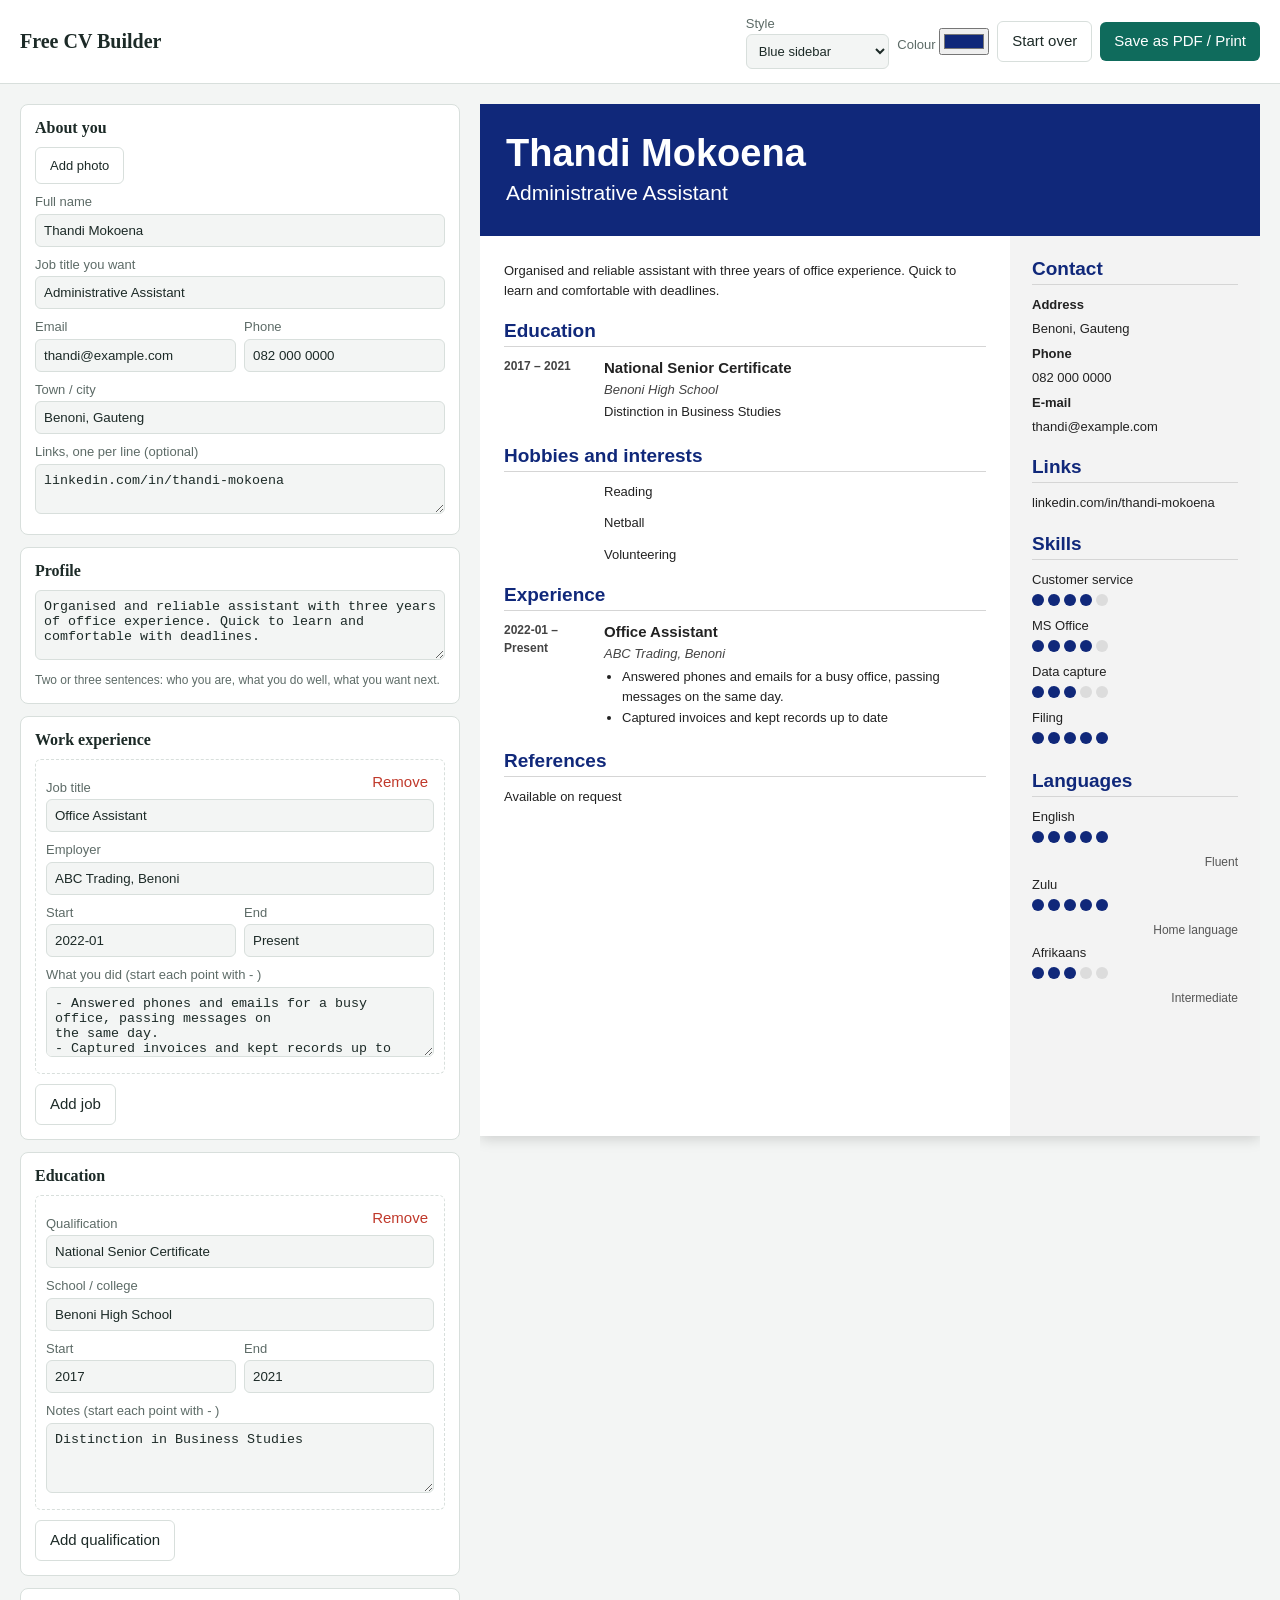
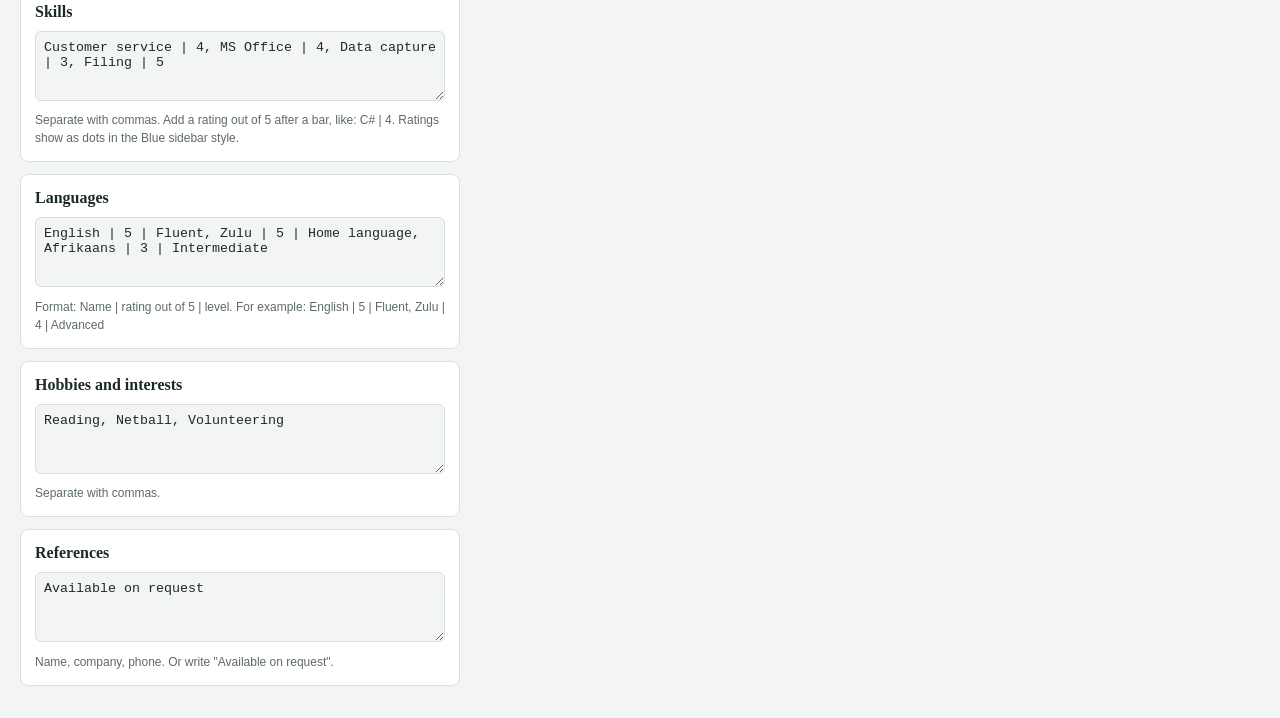
==== cv-builder-single-file.html @ a6118297 "Add files via upload" ====
<!DOCTYPE html>
<html lang="en">
<head>
<meta charset="utf-8">
<meta name="viewport" content="width=device-width, initial-scale=1, viewport-fit=cover">
<title>Free CV Builder</title>
<style>
:root{--bg:#f3f5f4;--panel:#fff;--ink:#1c2a27;--mute:#5d6b67;--line:#d8dfdc;--brand:#0f6b5c;--paper:#fff;--paperink:#222;
box-sizing:border-box;padding-top:env(safe-area-inset-top,0px);padding-bottom:env(safe-area-inset-bottom,0px)}
@media (prefers-color-scheme:dark){:root:not([data-theme="light"]){--bg:#121816;--panel:#1b2421;--ink:#e6eeeb;--mute:#9aaba5;--line:#2f3d38;--brand:#3fb59f}}
:root[data-theme="dark"]{--bg:#121816;--panel:#1b2421;--ink:#e6eeeb;--mute:#9aaba5;--line:#2f3d38;--brand:#3fb59f}
*{box-sizing:border-box}
html{scroll-padding-top:env(safe-area-inset-top,0px)}
body{margin:0;background:var(--bg);color:var(--ink);font:15px/1.5 "Trebuchet MS",Verdana,sans-serif}
header{display:flex;flex-wrap:wrap;gap:10px;align-items:center;justify-content:space-between;padding:14px 20px;background:var(--panel);border-bottom:1px solid var(--line)}
h1{font:700 20px Georgia,serif;margin:0}
.bar{display:flex;gap:8px;flex-wrap:wrap;align-items:center}
button,select,input[type=color]{font:inherit}
.btn{background:var(--brand);color:#fff;border:0;border-radius:6px;padding:8px 14px;cursor:pointer}
.btn.alt{background:transparent;color:var(--ink);border:1px solid var(--line)}
.btn:focus-visible,input:focus-visible,textarea:focus-visible,select:focus-visible{outline:2px solid var(--brand);outline-offset:2px}
main{display:grid;grid-template-columns:minmax(300px,440px) 1fr;gap:20px;padding:20px;max-width:1300px;margin:auto}
@media(max-width:860px){main{grid-template-columns:1fr}}
.editor section{background:var(--panel);border:1px solid var(--line);border-radius:8px;margin-bottom:12px;padding:14px}
.editor h2{font:700 16px Georgia,serif;margin:0 0 10px}
label{display:block;font-size:13px;color:var(--mute);margin:8px 0 2px}
input[type=text],input[type=email],input[type=tel],textarea,select{width:100%;padding:8px;border:1px solid var(--line);border-radius:6px;background:var(--bg);color:var(--ink)}
textarea{min-height:70px;resize:vertical}
.row{display:grid;grid-template-columns:1fr 1fr;gap:8px}
.item{border:1px dashed var(--line);border-radius:6px;padding:10px;margin-bottom:10px}
.item .x{float:right;background:none;border:0;color:#c0392b;cursor:pointer}
.hint{font-size:12px;color:var(--mute);margin:4px 0 0}
.preview-wrap{overflow:auto}
#cv{background:var(--paper);color:var(--paperink);width:100%;max-width:794px;min-height:1000px;margin:0 auto;padding:44px 48px;box-shadow:0 2px 14px rgba(0,0,0,.18);font:13.5px/1.5 Georgia,serif}
#cv h1{font:700 30px Georgia,serif;margin:0;color:var(--accent)}
#cv .title{font-size:15px;margin:2px 0 8px;color:#444}
#cv .contact{font-size:12.5px;color:#444;display:flex;flex-wrap:wrap;gap:4px 14px}
#cv h3{font:700 13px Georgia,serif;letter-spacing:.04em;margin:18px 0 6px;padding-bottom:3px;border-bottom:2px solid var(--accent);color:var(--accent)}
#cv .e{margin-bottom:9px;break-inside:avoid}
#cv .eh{display:flex;justify-content:space-between;gap:10px;font-weight:700}
#cv .eh span:last-child{font-weight:400;color:#555;white-space:nowrap}
#cv .sub{color:#444;font-style:italic}
#cv p{margin:3px 0;white-space:pre-wrap}
#cv .skills{display:flex;flex-wrap:wrap;gap:6px}
#cv .skills span{border:1px solid var(--accent);border-radius:12px;padding:1px 10px;font-size:12.5px}
#cv .hd{display:flex;justify-content:space-between;align-items:flex-start;gap:20px}
#cv .hd>div{flex:1}
#cv .photo{width:110px;height:110px;border-radius:50%;object-fit:cover;border:3px solid var(--accent);flex:none}
#cv.classic .photo{border-radius:4px}
.ph{display:flex;gap:10px;align-items:center;margin-bottom:6px}
.ph img{width:56px;height:56px;border-radius:50%;object-fit:cover;border:1px solid var(--line)}
#cv.modern{font-family:"Trebuchet MS",Verdana,sans-serif}
#cv.modern h1,#cv.modern h3{font-family:"Trebuchet MS",Verdana,sans-serif}
#cv.modern h3{border:0;background:var(--accent);color:#fff;padding:3px 8px}
#cv.classic h1{text-align:center;color:#111}
#cv.classic .title,#cv.classic .contact{justify-content:center;text-align:center}
#cv.classic h3{color:#111;border-bottom:1px solid #111}
#cv.classic .skills span{border-color:#111}
@media print{
 header,.editor{display:none!important}
 body{background:#fff}main{display:block;padding:0}
 #cv{box-shadow:none;padding:0;max-width:none;min-height:0}
}

/* Blue sidebar style */
#cv.sidebar{padding:0;font:13px/1.5 "Trebuchet MS",Verdana,sans-serif;-webkit-print-color-adjust:exact;print-color-adjust:exact;overflow:hidden}
#cv.sidebar .banner{background:var(--accent);color:#fff;padding:28px 26px}
#cv.sidebar h1{color:#fff;font:700 38px "Trebuchet MS",Verdana,sans-serif}
#cv.sidebar .title{color:#fff;font-size:21px;font-weight:300;margin:2px 0 0}
#cv.sidebar .cols{display:grid;grid-template-columns:1fr 250px;min-height:900px}
#cv.sidebar .main,#cv.sidebar .side{padding:22px 24px;-webkit-box-decoration-break:clone;box-decoration-break:clone}
#cv.sidebar .side{background:#f3f3f3;padding-left:22px;padding-right:22px}
#cv.sidebar h3{font:700 19px "Trebuchet MS",Verdana,sans-serif;letter-spacing:0;color:var(--accent);background:none;border-bottom:1px solid #d5d5d5;padding:0 0 4px;margin:20px 0 10px}
#cv.sidebar .side h3:first-child,#cv.sidebar .main h3:first-child{margin-top:0}
#cv.sidebar .photo{width:100%;height:auto;aspect-ratio:1;border-radius:0;border:0;display:block;margin-bottom:6px}
#cv.sidebar .lb{font-weight:700;margin-top:6px}
#cv.sidebar .val{word-break:break-word;margin-top:4px}
#cv.sidebar .lv{text-align:right;color:#555;font-size:12px}
#cv.sidebar .dots{margin:3px 0 4px}
#cv.sidebar .d{display:inline-block;width:12px;height:12px;border-radius:50%;background:#dcdcdc;margin-right:4px}
#cv.sidebar .d.on{background:var(--accent)}
#cv.sidebar .r2{display:grid;grid-template-columns:86px 1fr;gap:0 14px;margin-bottom:12px;break-inside:avoid}
#cv.sidebar .dt{font-weight:700;font-size:12px;color:#444}
#cv.sidebar .et{font-weight:700;font-size:15px}
#cv.sidebar .eo{font-style:italic;color:#444}
#cv.sidebar ul{margin:4px 0 0;padding-left:18px}
#cv.sidebar li{margin-bottom:2px}
@media(max-width:640px){#cv.sidebar .cols{grid-template-columns:1fr}#cv.sidebar{min-width:0}}
</style>
</head>
<body>
<header>
 <h1>Free CV Builder</h1>
 <div class="bar">
  <label style="margin:0">Style
   <select id="tpl"><option value="">Traditional</option><option value="modern">Modern</option><option value="classic">Classic</option><option value="sidebar">Blue sidebar</option></select></label>
  <label style="margin:0">Colour <input type="color" id="accent" value="#0f6b5c" aria-label="Accent colour"></label>
  <button class="btn alt" id="clear">Start over</button>
  <button class="btn" id="print">Save as PDF / Print</button>
 </div>
</header>
<main>
 <div class="editor">
  <section><h2>About you</h2>
   <div class="ph"><img id="phimg" alt="" hidden><label class="btn alt" style="margin:0;cursor:pointer;color:var(--ink)">Add photo<input type="file" id="photo" accept="image/*" hidden></label><button class="btn alt" id="phrm" hidden>Remove photo</button></div>
   <label for="name">Full name</label><input type="text" id="name">
   <label for="role">Job title you want</label><input type="text" id="role">
   <div class="row"><div><label for="email">Email</label><input type="email" id="email"></div><div><label for="phone">Phone</label><input type="tel" id="phone"></div></div>
   <label for="loc">Town / city</label><input type="text" id="loc">
   <label for="link">Links, one per line (optional)</label><textarea id="link" style="min-height:50px"></textarea>
  </section>
  <section><h2>Profile</h2>
   <textarea id="summary" aria-label="Profile summary"></textarea>
   <p class="hint">Two or three sentences: who you are, what you do well, what you want next.</p>
  </section>
  <section><h2>Work experience</h2><div id="exp"></div><button class="btn alt" data-add="exp">Add job</button></section>
  <section><h2>Education</h2><div id="edu"></div><button class="btn alt" data-add="edu">Add qualification</button></section>
  <section><h2>Skills</h2>
   <textarea id="skills" aria-label="Skills"></textarea><p class="hint">Separate with commas. Add a rating out of 5 after a bar, like: C# | 4. Ratings show as dots in the Blue sidebar style.</p></section>
  <section><h2>Languages</h2>
   <textarea id="langs" aria-label="Languages"></textarea><p class="hint">Format: Name | rating out of 5 | level. For example: English | 5 | Fluent, Zulu | 4 | Advanced</p></section>
  <section><h2>Hobbies and interests</h2>
   <textarea id="hobbies" aria-label="Hobbies"></textarea><p class="hint">Separate with commas.</p></section>
  <section><h2>References</h2>
   <textarea id="refs" aria-label="References"></textarea><p class="hint">Name, company, phone. Or write "Available on request".</p></section>
 </div>
 <div class="preview-wrap"><article id="cv" aria-label="CV preview"></article></div>
</main>
<script>
const $=id=>document.getElementById(id);
const F=['name','role','email','phone','loc','link','summary','skills','langs','hobbies','refs'];
const blank={exp:[{a:'',b:'',c:'',d:'',e:''}],edu:[{a:'',b:'',c:'',d:'',e:''}]};
const sample={name:'Thandi Mokoena',role:'Administrative Assistant',email:'thandi@example.com',phone:'082 000 0000',loc:'Benoni, Gauteng',link:'linkedin.com/in/thandi-mokoena',
summary:'Organised and reliable assistant with three years of office experience. Quick to learn and comfortable with deadlines.',
skills:'Customer service | 4, MS Office | 4, Data capture | 3, Filing | 5',langs:'English | 5 | Fluent, Zulu | 5 | Home language, Afrikaans | 3 | Intermediate',hobbies:'Reading, Netball, Volunteering',refs:'Available on request',
exp:[{a:'Office Assistant',b:'ABC Trading, Benoni',c:'2022-01',d:'Present',e:'- Answered phones and emails for a busy office, passing messages on\nthe same day.\n- Captured invoices and kept records up to date'}],
edu:[{a:'National Senior Certificate',b:'Benoni High School',c:'2017',d:'2021',e:'Distinction in Business Studies'}],tpl:'sidebar',accent:'#10287a'};
let S=Object.assign({hobbies:'',photo:'',tpl:'',accent:'#0f6b5c'},load()||JSON.parse(JSON.stringify(sample)));
const pg=document.createElement('style');document.head.appendChild(pg);
function load(){try{const v=localStorage.getItem('cv-data-v2');return v?JSON.parse(v):null}catch(e){return null}}
function save(){try{localStorage.setItem('cv-data-v2',JSON.stringify(S))}catch(e){}}
const esc=s=>String(s||'').replace(/[&<>"]/g,c=>({'&':'&amp;','<':'&lt;','>':'&gt;','"':'&quot;'}[c]));
const list=t=>(t||'').split(/[\n,]+/).map(s=>s.trim()).filter(Boolean).map(s=>{const p=s.split('|').map(x=>x.trim());return{n:p[0],r:Math.min(5,parseInt(p[1])||0),l:p[2]||''}});
const dots=n=>n?`<div class="dots">${[1,2,3,4,5].map(i=>`<i class="d${i<=n?' on':''}"></i>`).join('')}</div>`:'';
function items(key){
 const box=$(key);box.innerHTML='';
 const L=key==='exp'?['Job title','Employer','Start','End','What you did (start each point with - )']:['Qualification','School / college','Start','End','Notes (start each point with - )'];
 S[key].forEach((it,i)=>{
  const d=document.createElement('div');d.className='item';
  d.innerHTML=`<button class="x" aria-label="Remove">Remove</button>
  <label>${L[0]}</label><input type="text" data-k="a" value="${esc(it.a)}">
  <label>${L[1]}</label><input type="text" data-k="b" value="${esc(it.b)}">
  <div class="row"><div><label>${L[2]}</label><input type="text" data-k="c" value="${esc(it.c)}"></div><div><label>${L[3]}</label><input type="text" data-k="d" value="${esc(it.d)}"></div></div>
  <label>${L[4]}</label><textarea data-k="e">${esc(it.e)}</textarea>`;
  d.querySelectorAll('[data-k]').forEach(inp=>inp.addEventListener('input',()=>{S[key][i][inp.dataset.k]=inp.value;render()}));
  d.querySelector('.x').addEventListener('click',()=>{S[key].splice(i,1);items(key);render()});
  box.appendChild(d);
 });
}
function entries(l){
 return l.filter(x=>x.a||x.b).map(x=>`<div class="e"><div class="eh"><span>${esc(x.a)}</span><span>${esc([x.c,x.d].filter(Boolean).join(' – '))}</span></div>${x.b?`<div class="sub">${esc(x.b)}</div>`:''}${x.e?`<p>${esc(x.e)}</p>`:''}</div>`).join('');
}
const bullets=e=>{const it=[];(e||'').split('\n').forEach(r=>{const t=r.trim();if(!t)return;const m=t.match(/^(?:[•*]\s*|-\s+)(.*)$/);
 if(m)it.push({b:1,t:[m[1]]});else if(it.length)it[it.length-1].t.push(t);else it.push({b:0,t:[t]})});
 let h='',ul='';it.forEach(x=>{const s=esc(x.t.join(' '));if(x.b)ul+=`<li>${s}</li>`;else h+=`<p>${s}</p>`});return h+(ul?`<ul>${ul}</ul>`:'')};
function entries2(l){
 return l.filter(x=>x.a||x.b).map(x=>`<div class="r2"><div class="dt">${esc([x.c,x.d].filter(Boolean).join(' – '))}</div><div><div class="et">${esc(x.a)}</div>${x.b?`<div class="eo">${esc(x.b)}</div>`:''}${bullets(x.e)}</div></div>`).join('');
}
function sec(t,h){return h?`<h3>${t}</h3>${h}`:''}
function renderSide(cv){
 const sk=list(S.skills),lg=list(S.langs),hb=list(S.hobbies);
 const links=(S.link||'').split('\n').map(x=>x.trim()).filter(Boolean);
 const ct=[['Address',S.loc],['Phone',S.phone],['E-mail',S.email]].filter(x=>x[1]).map(x=>`<div class="lb">${x[0]}</div><div class="val">${esc(x[1])}</div>`).join('');
 const side=(S.photo?`<img class="photo" src="${S.photo}" alt="Profile photo">`:'')+
  sec('Contact',ct)+
  sec('Links',links.map(l=>`<div class="val">${esc(l)}</div>`).join(''))+
  sec('Skills',sk.map(s=>`<div class="val">${esc(s.n)}</div>${dots(s.r)}`).join(''))+
  sec('Languages',lg.map(s=>`<div class="val">${esc(s.n)}</div>${dots(s.r)}${s.l?`<div class="lv">${esc(s.l)}</div>`:''}`).join(''));
 const main=(S.summary?`<p>${esc(S.summary)}</p>`:'')+
  sec('Education',entries2(S.edu))+
  sec('Hobbies and interests',hb.map(h=>`<div class="r2"><div></div><div>${esc(h.n)}</div></div>`).join(''))+
  sec('Experience',entries2(S.exp))+
  sec('References',S.refs?`<p>${esc(S.refs)}</p>`:'');
 cv.innerHTML=`<div class="banner"><h1>${esc(S.name)||'Your name'}</h1>${S.role?`<div class="title">${esc(S.role)}</div>`:''}</div><div class="cols"><div class="main">${main}</div><aside class="side">${side}</aside></div>`;
}
function render(){
 const cv=$('cv');cv.className=S.tpl||'';cv.style.setProperty('--accent',S.accent);
 $('phimg').hidden=$('phrm').hidden=!S.photo;if(S.photo)$('phimg').src=S.photo;
 pg.textContent='@page{margin:'+(S.tpl==='sidebar'?'0':'16mm')+'}';
 if(S.tpl==='sidebar'){renderSide(cv);save();return}
 const contact=[S.email,S.phone,S.loc].concat((S.link||'').split('\n')).map(x=>x.trim()).filter(Boolean).map(x=>`<span>${esc(x)}</span>`).join('');
 const sk=list(S.skills).map(s=>`<span>${esc(s.n)}</span>`).join('');
 const lg=list(S.langs).map(s=>s.n+(s.l?` (${s.l})`:'')).join(', ');
 const hb=list(S.hobbies).map(s=>s.n).join(', ');
 cv.innerHTML=`<div class="hd"><div><h1>${esc(S.name)||'Your name'}</h1>${S.role?`<div class="title">${esc(S.role)}</div>`:''}<div class="contact">${contact}</div></div>${S.photo?`<img class="photo" src="${S.photo}" alt="Profile photo">`:''}</div>`+
 sec('PROFILE',S.summary?`<p>${esc(S.summary)}</p>`:'')+
 sec('WORK EXPERIENCE',entries(S.exp))+
 sec('EDUCATION',entries(S.edu))+
 sec('SKILLS',sk?`<div class="skills">${sk}</div>`:'')+
 sec('LANGUAGES',lg?`<p>${esc(lg)}</p>`:'')+
 sec('HOBBIES AND INTERESTS',hb?`<p>${esc(hb)}</p>`:'')+
 sec('REFERENCES',S.refs?`<p>${esc(S.refs)}</p>`:'');
 save();
}
function fill(){
 F.forEach(k=>{$(k).value=S[k]||''});
 $('tpl').value=S.tpl||'';$('accent').value=S.accent||'#0f6b5c';
 items('exp');items('edu');render();
}
F.forEach(k=>$(k).addEventListener('input',e=>{S[k]=e.target.value;render()}));
$('tpl').addEventListener('change',e=>{S.tpl=e.target.value;if(S.tpl==='sidebar'&&S.accent==='#0f6b5c'){S.accent='#10287a';$('accent').value=S.accent}render()});
$('accent').addEventListener('input',e=>{S.accent=e.target.value;render()});
document.querySelectorAll('[data-add]').forEach(b=>b.addEventListener('click',()=>{const k=b.dataset.add;S[k].push({a:'',b:'',c:'',d:'',e:''});items(k)}));
$('clear').addEventListener('click',()=>{if(confirm('Clear everything and start with an empty CV?')){S={...JSON.parse(JSON.stringify(blank)),tpl:S.tpl,accent:S.accent,photo:''};F.forEach(k=>S[k]='');fill()}});
$('photo').addEventListener('change',e=>{
 const f=e.target.files[0];if(!f)return;
 const img=new Image(),u=URL.createObjectURL(f);
 img.onload=()=>{const n=Math.min(img.width,img.height),c=document.createElement('canvas');c.width=c.height=320;
  c.getContext('2d').drawImage(img,(img.width-n)/2,(img.height-n)/2,n,n,0,0,320,320);
  S.photo=c.toDataURL('image/jpeg',.85);URL.revokeObjectURL(u);render()};
 img.src=u;e.target.value=''});
$('phrm').addEventListener('click',()=>{S.photo='';render()});
$('print').addEventListener('click',()=>window.print());
fill();
</script>
</body>
</html>
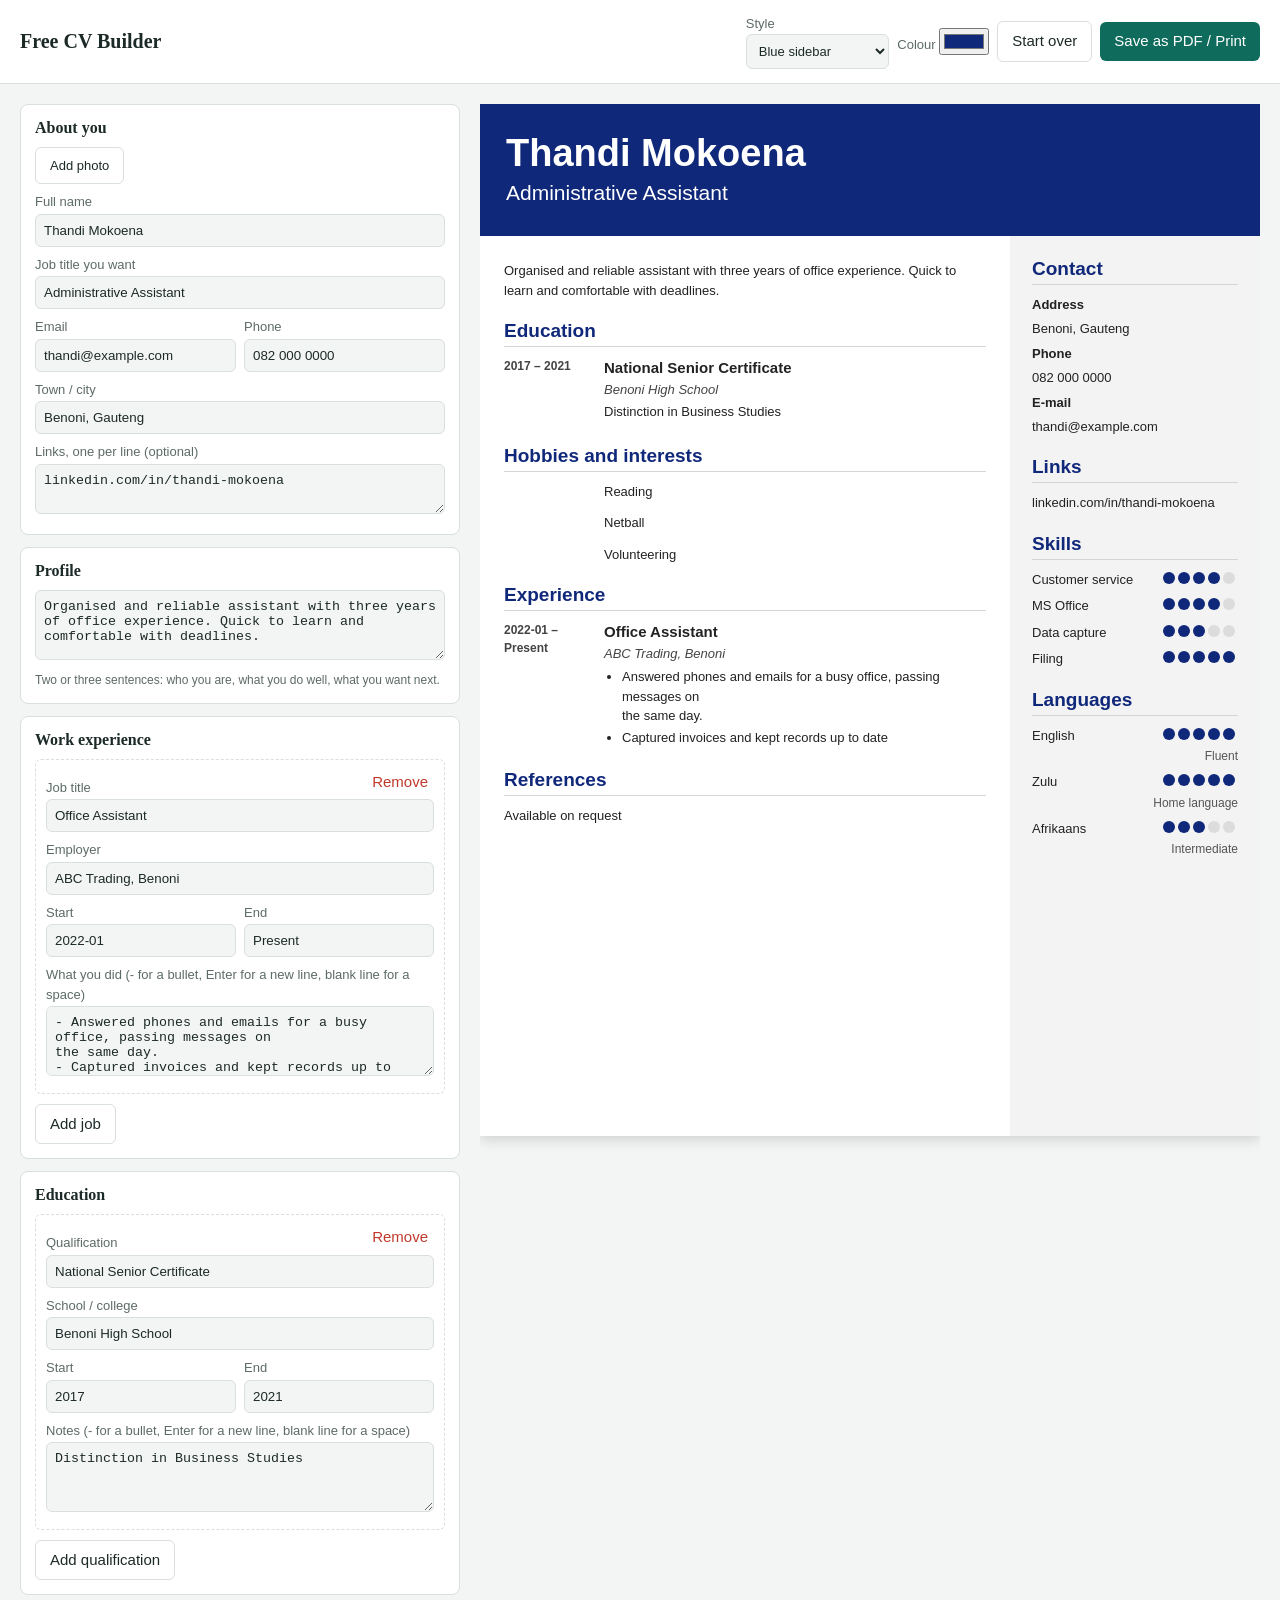
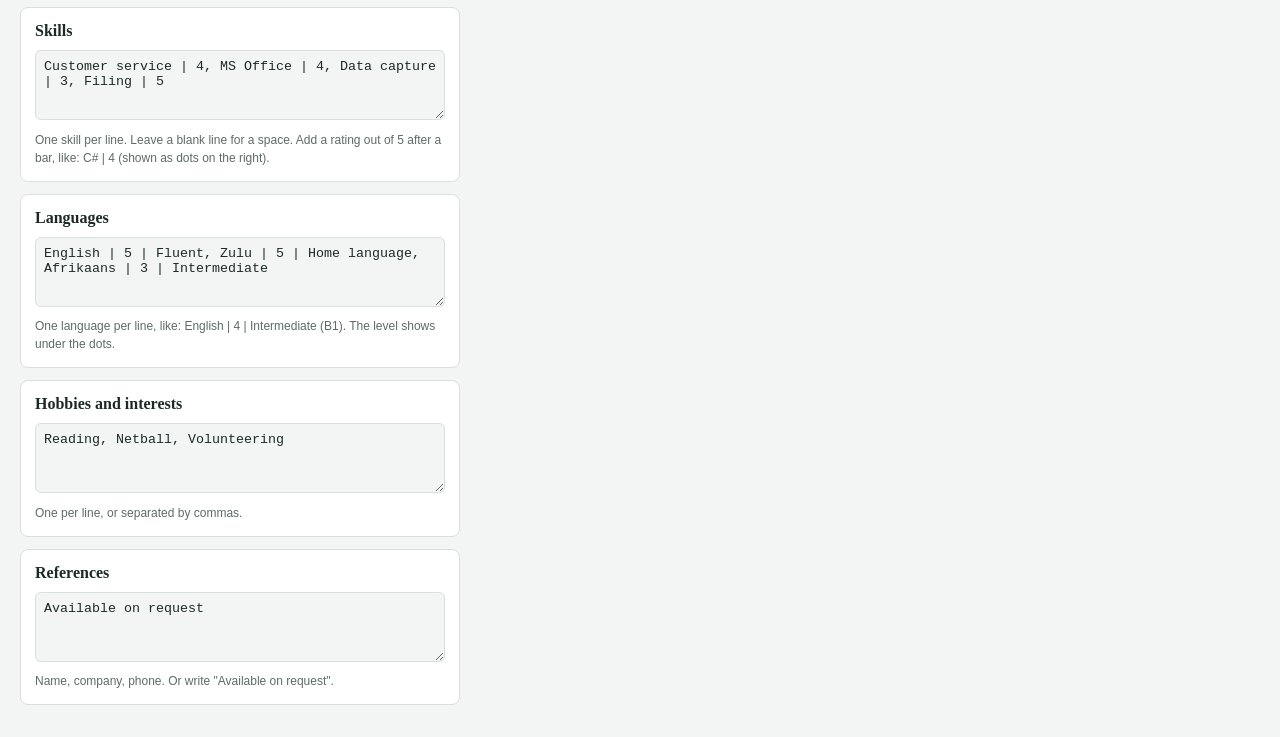
==== commit 40ba273d: "Add files via upload" ====
--- a/cv-builder-single-file.html
+++ b/cv-builder-single-file.html
@@ -76,8 +76,10 @@
 #cv.sidebar .lb{font-weight:700;margin-top:6px}
 #cv.sidebar .val{word-break:break-word;margin-top:4px}
 #cv.sidebar .lv{text-align:right;color:#555;font-size:12px}
-#cv.sidebar .dots{margin:3px 0 4px}
-#cv.sidebar .d{display:inline-block;width:12px;height:12px;border-radius:50%;background:#dcdcdc;margin-right:4px}
+#cv.sidebar .dots{margin:0;flex:none;white-space:nowrap}
+#cv.sidebar .sk{display:flex;justify-content:space-between;align-items:center;gap:10px;margin:7px 0 2px}
+#cv.sidebar .sk .val{margin:0}
+#cv.sidebar .d{display:inline-block;width:12px;height:12px;border-radius:50%;background:#dcdcdc;margin-right:3px}
 #cv.sidebar .d.on{background:var(--accent)}
 #cv.sidebar .r2{display:grid;grid-template-columns:86px 1fr;gap:0 14px;margin-bottom:12px;break-inside:avoid}
 #cv.sidebar .dt{font-weight:700;font-size:12px;color:#444}
@@ -86,6 +88,8 @@
 #cv.sidebar ul{margin:4px 0 0;padding-left:18px}
 #cv.sidebar li{margin-bottom:2px}
 @media(max-width:640px){#cv.sidebar .cols{grid-template-columns:1fr}#cv.sidebar{min-width:0}}
+
+#cv .sp{height:9px}
 </style>
 </head>
 <body>
@@ -116,11 +120,11 @@
   <section><h2>Work experience</h2><div id="exp"></div><button class="btn alt" data-add="exp">Add job</button></section>
   <section><h2>Education</h2><div id="edu"></div><button class="btn alt" data-add="edu">Add qualification</button></section>
   <section><h2>Skills</h2>
-   <textarea id="skills" aria-label="Skills"></textarea><p class="hint">Separate with commas. Add a rating out of 5 after a bar, like: C# | 4. Ratings show as dots in the Blue sidebar style.</p></section>
+   <textarea id="skills" aria-label="Skills"></textarea><p class="hint">One skill per line. Leave a blank line for a space. Add a rating out of 5 after a bar, like: C# | 4 (shown as dots on the right).</p></section>
   <section><h2>Languages</h2>
-   <textarea id="langs" aria-label="Languages"></textarea><p class="hint">Format: Name | rating out of 5 | level. For example: English | 5 | Fluent, Zulu | 4 | Advanced</p></section>
+   <textarea id="langs" aria-label="Languages"></textarea><p class="hint">One language per line, like: English | 4 | Intermediate (B1). The level shows under the dots.</p></section>
   <section><h2>Hobbies and interests</h2>
-   <textarea id="hobbies" aria-label="Hobbies"></textarea><p class="hint">Separate with commas.</p></section>
+   <textarea id="hobbies" aria-label="Hobbies"></textarea><p class="hint">One per line, or separated by commas.</p></section>
   <section><h2>References</h2>
    <textarea id="refs" aria-label="References"></textarea><p class="hint">Name, company, phone. Or write "Available on request".</p></section>
  </div>
@@ -140,11 +144,16 @@
 function load(){try{const v=localStorage.getItem('cv-data-v2');return v?JSON.parse(v):null}catch(e){return null}}
 function save(){try{localStorage.setItem('cv-data-v2',JSON.stringify(S))}catch(e){}}
 const esc=s=>String(s||'').replace(/[&<>"]/g,c=>({'&':'&amp;','<':'&lt;','>':'&gt;','"':'&quot;'}[c]));
-const list=t=>(t||'').split(/[\n,]+/).map(s=>s.trim()).filter(Boolean).map(s=>{const p=s.split('|').map(x=>x.trim());return{n:p[0],r:Math.min(5,parseInt(p[1])||0),l:p[2]||''}});
+const list=t=>{const s=t||'',nl=/\n/.test(s.trim()),out=[];
+ (nl?s.split('\n'):s.split(',')).forEach(x=>{const q=x.trim();
+  if(!q){if(nl&&out.length&&!out[out.length-1].sp)out.push({sp:1});return}
+  const p=q.split('|').map(y=>y.trim());out.push({n:p[0],r:Math.min(5,parseInt(p[1])||0),l:p[2]||''})});
+ while(out.length&&out[out.length-1].sp)out.pop();return out};
+const SP='<div class="sp"></div>';
 const dots=n=>n?`<div class="dots">${[1,2,3,4,5].map(i=>`<i class="d${i<=n?' on':''}"></i>`).join('')}</div>`:'';
 function items(key){
  const box=$(key);box.innerHTML='';
- const L=key==='exp'?['Job title','Employer','Start','End','What you did (start each point with - )']:['Qualification','School / college','Start','End','Notes (start each point with - )'];
+ const L=key==='exp'?['Job title','Employer','Start','End','What you did (- for a bullet, Enter for a new line, blank line for a space)']:['Qualification','School / college','Start','End','Notes (- for a bullet, Enter for a new line, blank line for a space)'];
  S[key].forEach((it,i)=>{
   const d=document.createElement('div');d.className='item';
   d.innerHTML=`<button class="x" aria-label="Remove">Remove</button>
@@ -160,9 +169,18 @@
 function entries(l){
  return l.filter(x=>x.a||x.b).map(x=>`<div class="e"><div class="eh"><span>${esc(x.a)}</span><span>${esc([x.c,x.d].filter(Boolean).join(' – '))}</span></div>${x.b?`<div class="sub">${esc(x.b)}</div>`:''}${x.e?`<p>${esc(x.e)}</p>`:''}</div>`).join('');
 }
-const bullets=e=>{const it=[];(e||'').split('\n').forEach(r=>{const t=r.trim();if(!t)return;const m=t.match(/^(?:[•*]\s*|-\s+)(.*)$/);
- if(m)it.push({b:1,t:[m[1]]});else if(it.length)it[it.length-1].t.push(t);else it.push({b:0,t:[t]})});
- let h='',ul='';it.forEach(x=>{const s=esc(x.t.join(' '));if(x.b)ul+=`<li>${s}</li>`;else h+=`<p>${s}</p>`});return h+(ul?`<ul>${ul}</ul>`:'')};
+const bullets=e=>{const bl=[];let cur=null;
+ (e||'').split('\n').forEach(r=>{const t=r.trim();
+  if(!t){if(bl.length&&bl[bl.length-1].k!=='s')bl.push({k:'s'});cur=null;return}
+  const m=t.match(/^(?:[•*]\s*|-\s+)(.*)$/);
+  if(m){cur={k:'li',l:[m[1]]};bl.push(cur)}
+  else if(cur)cur.l.push(t);
+  else{cur={k:'p',l:[t]};bl.push(cur)}});
+ while(bl.length&&bl[bl.length-1].k==='s')bl.pop();
+ let h='',ul='';const fl=()=>{if(ul){h+=`<ul>${ul}</ul>`;ul=''}};
+ bl.forEach(b=>{const s=b.l?b.l.map(esc).join('<br>'):'';
+  if(b.k==='li')ul+=`<li>${s}</li>`;else{fl();h+=b.k==='s'?'<div class="sp"></div>':`<p>${s}</p>`}});
+ fl();return h};
 function entries2(l){
  return l.filter(x=>x.a||x.b).map(x=>`<div class="r2"><div class="dt">${esc([x.c,x.d].filter(Boolean).join(' – '))}</div><div><div class="et">${esc(x.a)}</div>${x.b?`<div class="eo">${esc(x.b)}</div>`:''}${bullets(x.e)}</div></div>`).join('');
 }
@@ -174,11 +192,11 @@
  const side=(S.photo?`<img class="photo" src="${S.photo}" alt="Profile photo">`:'')+
   sec('Contact',ct)+
   sec('Links',links.map(l=>`<div class="val">${esc(l)}</div>`).join(''))+
-  sec('Skills',sk.map(s=>`<div class="val">${esc(s.n)}</div>${dots(s.r)}`).join(''))+
-  sec('Languages',lg.map(s=>`<div class="val">${esc(s.n)}</div>${dots(s.r)}${s.l?`<div class="lv">${esc(s.l)}</div>`:''}`).join(''));
+  sec('Skills',sk.map(s=>s.sp?SP:`<div class="sk"><span class="val">${esc(s.n)}</span>${dots(s.r)}</div>`).join(''))+
+  sec('Languages',lg.map(s=>s.sp?SP:`<div class="sk"><span class="val">${esc(s.n)}</span>${dots(s.r)}</div>${s.l?`<div class="lv">${esc(s.l)}</div>`:''}`).join(''));
  const main=(S.summary?`<p>${esc(S.summary)}</p>`:'')+
   sec('Education',entries2(S.edu))+
-  sec('Hobbies and interests',hb.map(h=>`<div class="r2"><div></div><div>${esc(h.n)}</div></div>`).join(''))+
+  sec('Hobbies and interests',hb.map(h=>h.sp?SP:`<div class="r2"><div></div><div>${esc(h.n)}</div></div>`).join(''))+
   sec('Experience',entries2(S.exp))+
   sec('References',S.refs?`<p>${esc(S.refs)}</p>`:'');
  cv.innerHTML=`<div class="banner"><h1>${esc(S.name)||'Your name'}</h1>${S.role?`<div class="title">${esc(S.role)}</div>`:''}</div><div class="cols"><div class="main">${main}</div><aside class="side">${side}</aside></div>`;
@@ -189,9 +207,9 @@
  pg.textContent='@page{margin:'+(S.tpl==='sidebar'?'0':'16mm')+'}';
  if(S.tpl==='sidebar'){renderSide(cv);save();return}
  const contact=[S.email,S.phone,S.loc].concat((S.link||'').split('\n')).map(x=>x.trim()).filter(Boolean).map(x=>`<span>${esc(x)}</span>`).join('');
- const sk=list(S.skills).map(s=>`<span>${esc(s.n)}</span>`).join('');
- const lg=list(S.langs).map(s=>s.n+(s.l?` (${s.l})`:'')).join(', ');
- const hb=list(S.hobbies).map(s=>s.n).join(', ');
+ const sk=list(S.skills).filter(s=>!s.sp).map(s=>`<span>${esc(s.n)}</span>`).join('');
+ const lg=list(S.langs).filter(s=>!s.sp).map(s=>s.n+(s.l?` (${s.l})`:'')).join(', ');
+ const hb=list(S.hobbies).filter(s=>!s.sp).map(s=>s.n).join(', ');
  cv.innerHTML=`<div class="hd"><div><h1>${esc(S.name)||'Your name'}</h1>${S.role?`<div class="title">${esc(S.role)}</div>`:''}<div class="contact">${contact}</div></div>${S.photo?`<img class="photo" src="${S.photo}" alt="Profile photo">`:''}</div>`+
  sec('PROFILE',S.summary?`<p>${esc(S.summary)}</p>`:'')+
  sec('WORK EXPERIENCE',entries(S.exp))+
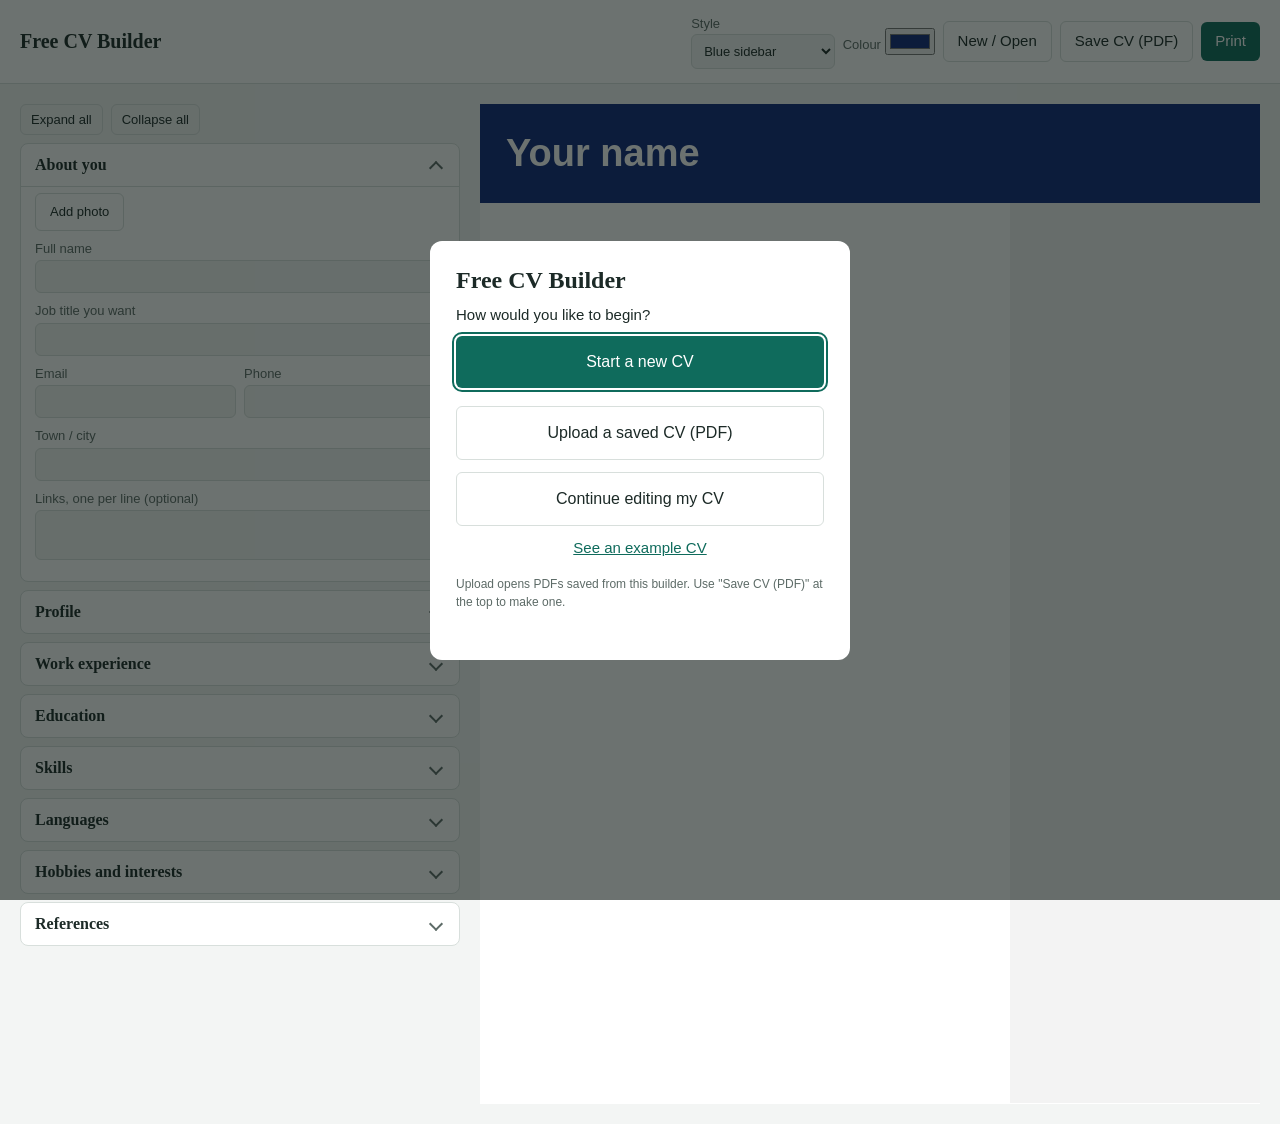
==== commit d41ed7d6: "This is version 3. The upload pdf and save as pdf has been completed" ====
--- a/cv-builder-single-file.html
+++ b/cv-builder-single-file.html
@@ -57,6 +57,7 @@
 #cv.classic h3{color:#111;border-bottom:1px solid #111}
 #cv.classic .skills span{border-color:#111}
 @media print{
+ #start,.xbar{display:none!important}
  header,.editor{display:none!important}
  body{background:#fff}main{display:block;padding:0}
  #cv{box-shadow:none;padding:0;max-width:none;min-height:0}
@@ -90,6 +91,26 @@
 @media(max-width:640px){#cv.sidebar .cols{grid-template-columns:1fr}#cv.sidebar{min-width:0}}
 
 #cv .sp{height:9px}
+
+/* Accordion sections */
+.editor details.sec{background:var(--panel);border:1px solid var(--line);border-radius:8px;margin-bottom:8px}
+.editor summary{list-style:none;cursor:pointer;padding:12px 14px;font:700 16px Georgia,serif;display:flex;justify-content:space-between;align-items:center}
+.editor summary::-webkit-details-marker{display:none}
+.editor summary::after{content:"";width:8px;height:8px;border-right:2px solid var(--mute);border-bottom:2px solid var(--mute);transform:rotate(45deg);transition:transform .15s;margin-right:4px}
+.editor details[open]>summary::after{transform:rotate(-135deg);margin-top:5px}
+.editor details[open]>summary{border-bottom:1px solid var(--line)}
+.editor summary:focus-visible{outline:2px solid var(--brand);outline-offset:-2px}
+.editor .body{padding:6px 14px 14px}
+.xbar{display:flex;gap:8px;margin-bottom:8px}
+.xbar .btn{padding:5px 10px;font-size:13px}
+/* Start screen */
+.ov{position:fixed;inset:0;background:rgba(10,20,18,.6);display:flex;align-items:center;justify-content:center;padding:20px;z-index:50}
+.ov[hidden]{display:none}
+.card{background:var(--panel);color:var(--ink);border-radius:12px;padding:26px;max-width:420px;width:100%;display:flex;flex-direction:column;gap:10px}
+.card h2{font:700 24px Georgia,serif;margin:0}
+.btn.big{padding:14px;font-size:16px;text-align:center;display:block}
+.lnk{background:none;border:0;color:var(--brand);text-decoration:underline;cursor:pointer;font:inherit}
+.err{color:#c0392b;min-height:1em;margin:0;font-size:13px}
 </style>
 </head>
 <body>
@@ -99,47 +120,58 @@
   <label style="margin:0">Style
    <select id="tpl"><option value="">Traditional</option><option value="modern">Modern</option><option value="classic">Classic</option><option value="sidebar">Blue sidebar</option></select></label>
   <label style="margin:0">Colour <input type="color" id="accent" value="#0f6b5c" aria-label="Accent colour"></label>
-  <button class="btn alt" id="clear">Start over</button>
-  <button class="btn" id="print">Save as PDF / Print</button>
+  <button class="btn alt" id="clear">New / Open</button>
+  <button class="btn alt" id="savef">Save CV (PDF)</button>
+  <button class="btn" id="print">Print</button>
  </div>
 </header>
 <main>
  <div class="editor">
-  <section><h2>About you</h2>
+  <div class="xbar"><button class="btn alt" id="xall">Expand all</button><button class="btn alt" id="call">Collapse all</button></div>
+  <details class="sec" open><summary>About you</summary><div class="body">
    <div class="ph"><img id="phimg" alt="" hidden><label class="btn alt" style="margin:0;cursor:pointer;color:var(--ink)">Add photo<input type="file" id="photo" accept="image/*" hidden></label><button class="btn alt" id="phrm" hidden>Remove photo</button></div>
    <label for="name">Full name</label><input type="text" id="name">
    <label for="role">Job title you want</label><input type="text" id="role">
    <div class="row"><div><label for="email">Email</label><input type="email" id="email"></div><div><label for="phone">Phone</label><input type="tel" id="phone"></div></div>
    <label for="loc">Town / city</label><input type="text" id="loc">
    <label for="link">Links, one per line (optional)</label><textarea id="link" style="min-height:50px"></textarea>
-  </section>
-  <section><h2>Profile</h2>
+  </div></details>
+  <details class="sec"><summary>Profile</summary><div class="body">
    <textarea id="summary" aria-label="Profile summary"></textarea>
    <p class="hint">Two or three sentences: who you are, what you do well, what you want next.</p>
-  </section>
-  <section><h2>Work experience</h2><div id="exp"></div><button class="btn alt" data-add="exp">Add job</button></section>
-  <section><h2>Education</h2><div id="edu"></div><button class="btn alt" data-add="edu">Add qualification</button></section>
-  <section><h2>Skills</h2>
-   <textarea id="skills" aria-label="Skills"></textarea><p class="hint">One skill per line. Leave a blank line for a space. Add a rating out of 5 after a bar, like: C# | 4 (shown as dots on the right).</p></section>
-  <section><h2>Languages</h2>
-   <textarea id="langs" aria-label="Languages"></textarea><p class="hint">One language per line, like: English | 4 | Intermediate (B1). The level shows under the dots.</p></section>
-  <section><h2>Hobbies and interests</h2>
-   <textarea id="hobbies" aria-label="Hobbies"></textarea><p class="hint">One per line, or separated by commas.</p></section>
-  <section><h2>References</h2>
-   <textarea id="refs" aria-label="References"></textarea><p class="hint">Name, company, phone. Or write "Available on request".</p></section>
+  </div></details>
+  <details class="sec"><summary>Work experience</summary><div class="body"><div id="exp"></div><button class="btn alt" data-add="exp">Add job</button></div></details>
+  <details class="sec"><summary>Education</summary><div class="body"><div id="edu"></div><button class="btn alt" data-add="edu">Add qualification</button></div></details>
+  <details class="sec"><summary>Skills</summary><div class="body">
+   <textarea id="skills" aria-label="Skills"></textarea><p class="hint">One skill per line. Leave a blank line for a space. Add a rating out of 5 after a bar, like: C# | 4 (shown as dots on the right).</p></div></details>
+  <details class="sec"><summary>Languages</summary><div class="body">
+   <textarea id="langs" aria-label="Languages"></textarea><p class="hint">One language per line, like: English | 4 | Intermediate (B1). The level shows under the dots.</p></div></details>
+  <details class="sec"><summary>Hobbies and interests</summary><div class="body">
+   <textarea id="hobbies" aria-label="Hobbies"></textarea><p class="hint">One per line, or separated by commas.</p></div></details>
+  <details class="sec"><summary>References</summary><div class="body">
+   <textarea id="refs" aria-label="References"></textarea><p class="hint">Name, company, phone. Or write "Available on request".</p></div></details>
  </div>
  <div class="preview-wrap"><article id="cv" aria-label="CV preview"></article></div>
 </main>
+<div id="start" class="ov" role="dialog" aria-modal="true" aria-labelledby="st-t"><div class="card">
+ <h2 id="st-t">Free CV Builder</h2><p style="margin:0">How would you like to begin?</p>
+ <button class="btn big" id="st-new">Start a new CV</button>
+ <label class="btn big alt" style="cursor:pointer">Upload a saved CV (PDF)<input type="file" id="st-file" accept=".pdf,.json,application/pdf,application/json" hidden></label>
+ <button class="btn big alt" id="st-cont" hidden>Continue editing my CV</button>
+ <button class="lnk" id="st-ex">See an example CV</button>
+ <p class="hint">Upload opens PDFs saved from this builder. Use "Save CV (PDF)" at the top to make one.</p>
+ <p class="err" id="st-err" role="alert"></p>
+</div></div>
 <script>
 const $=id=>document.getElementById(id);
 const F=['name','role','email','phone','loc','link','summary','skills','langs','hobbies','refs'];
-const blank={exp:[{a:'',b:'',c:'',d:'',e:''}],edu:[{a:'',b:'',c:'',d:'',e:''}]};
+const newCV=()=>{const o={tpl:'sidebar',accent:'#10287a',photo:'',exp:[{a:'',b:'',c:'',d:'',e:''}],edu:[{a:'',b:'',c:'',d:'',e:''}]};F.forEach(k=>o[k]='');return o};
 const sample={name:'Thandi Mokoena',role:'Administrative Assistant',email:'thandi@example.com',phone:'082 000 0000',loc:'Benoni, Gauteng',link:'linkedin.com/in/thandi-mokoena',
 summary:'Organised and reliable assistant with three years of office experience. Quick to learn and comfortable with deadlines.',
 skills:'Customer service | 4, MS Office | 4, Data capture | 3, Filing | 5',langs:'English | 5 | Fluent, Zulu | 5 | Home language, Afrikaans | 3 | Intermediate',hobbies:'Reading, Netball, Volunteering',refs:'Available on request',
 exp:[{a:'Office Assistant',b:'ABC Trading, Benoni',c:'2022-01',d:'Present',e:'- Answered phones and emails for a busy office, passing messages on\nthe same day.\n- Captured invoices and kept records up to date'}],
 edu:[{a:'National Senior Certificate',b:'Benoni High School',c:'2017',d:'2021',e:'Distinction in Business Studies'}],tpl:'sidebar',accent:'#10287a'};
-let S=Object.assign({hobbies:'',photo:'',tpl:'',accent:'#0f6b5c'},load()||JSON.parse(JSON.stringify(sample)));
+let S=Object.assign(newCV(),load()||{});
 const pg=document.createElement('style');document.head.appendChild(pg);
 function load(){try{const v=localStorage.getItem('cv-data-v2');return v?JSON.parse(v):null}catch(e){return null}}
 function save(){try{localStorage.setItem('cv-data-v2',JSON.stringify(S))}catch(e){}}
@@ -229,7 +261,7 @@
 $('tpl').addEventListener('change',e=>{S.tpl=e.target.value;if(S.tpl==='sidebar'&&S.accent==='#0f6b5c'){S.accent='#10287a';$('accent').value=S.accent}render()});
 $('accent').addEventListener('input',e=>{S.accent=e.target.value;render()});
 document.querySelectorAll('[data-add]').forEach(b=>b.addEventListener('click',()=>{const k=b.dataset.add;S[k].push({a:'',b:'',c:'',d:'',e:''});items(k)}));
-$('clear').addEventListener('click',()=>{if(confirm('Clear everything and start with an empty CV?')){S={...JSON.parse(JSON.stringify(blank)),tpl:S.tpl,accent:S.accent,photo:''};F.forEach(k=>S[k]='');fill()}});
+$('clear').addEventListener('click',()=>showStart());
 $('photo').addEventListener('change',e=>{
  const f=e.target.files[0];if(!f)return;
  const img=new Image(),u=URL.createObjectURL(f);
@@ -239,7 +271,173 @@
  img.src=u;e.target.value=''});
 $('phrm').addEventListener('click',()=>{S.photo='';render()});
 $('print').addEventListener('click',()=>window.print());
+
+/* Start screen, open and save */
+let started=false;const st=$('start');
+const err=m=>{$('st-err').textContent=m};
+function showStart(){const d=load()||{};$('st-cont').hidden=!(started||d.name||d.summary||d.skills||(d.exp||[]).some(x=>x.a||x.b));err('');st.hidden=false;$('st-new').focus()}
+function hideStart(){st.hidden=true;started=true}
+function openFirst(){document.querySelectorAll('.sec').forEach((d,i)=>d.open=i===0)}
+function clean(d){
+ const o=newCV(),str=(v,n)=>typeof v==='string'?v.slice(0,n):'';
+ F.forEach(k=>{if(typeof d[k]==='string')o[k]=d[k].slice(0,5000)});
+ ['exp','edu'].forEach(k=>{if(Array.isArray(d[k])&&d[k].length)o[k]=d[k].slice(0,30).map(it=>{const r={};['a','b','c','d','e'].forEach(f=>r[f]=str(it&&it[f],5000));return r})});
+ if(['','modern','classic','sidebar'].includes(d.tpl))o.tpl=d.tpl;
+ if(/^#[0-9a-f]{6}$/i.test(d.accent||''))o.accent=d.accent;
+ if(typeof d.photo==='string'&&d.photo.length<2e6&&/^data:image\/(jpeg|png|webp|gif);base64,[A-Za-z0-9+\/=]+$/.test(d.photo))o.photo=d.photo;
+ return o;
+}
+/* ---- Save as PDF (the CV data is hidden inside, so the PDF can be opened again) ---- */
+const PW=595.28,PH=841.89,INK='0.13 0.13 0.13',MUTE='0.35 0.35 0.35',LINE='0.84 0.84 0.84';
+const rgb=h=>{const n=parseInt(String(h).slice(1),16)||0;return[n>>16&255,n>>8&255,n&255].map(v=>(v/255).toFixed(3)).join(' ')};
+const CP={'–':150,'—':151,'‘':145,'’':146,'“':147,'”':148,'•':149,'…':133,'€':128};
+const pe=s=>{let o='';for(const ch of String(s)){const c=ch.charCodeAt(0);if(c<32)continue;o+=String.fromCharCode(CP[ch]||(c<256?c:63))}return o.replace(/[\\()]/g,m=>'\\'+m)};
+let _cx;
+function mw(t,sz,b){try{_cx=_cx||document.createElement('canvas').getContext('2d');_cx.font=(b?'bold ':'')+sz+'px Arial, Helvetica, sans-serif';return _cx.measureText(t).width}catch(e){return String(t).length*sz*.5}}
+function wrap(t,sz,b,w){
+ const out=[];
+ String(t).split('\n').forEach(par=>{let line='';
+  par.split(/\s+/).filter(Boolean).forEach(word=>{
+   const test=line?line+' '+word:word;
+   if(mw(test,sz,b)<=w){line=test;return}
+   if(line){out.push(line);line=''}
+   while(word.length>1&&mw(word,sz,b)>w){let k=word.length;while(k>1&&mw(word.slice(0,k),sz,b)>w)k--;out.push(word.slice(0,k));word=word.slice(k)}
+   line=word});
+  out.push(line)});
+ return out;
+}
+const notes=e=>{const bl=[];let cur=null;
+ (e||'').split('\n').forEach(r=>{const t=r.trim();
+  if(!t){if(bl.length&&bl[bl.length-1].k!=='s')bl.push({k:'s'});cur=null;return}
+  const m=t.match(/^(?:[•*]\s*|-\s+)(.*)$/);
+  if(m){cur={k:'li',l:[m[1]]};bl.push(cur)}else if(cur)cur.l.push(t);else{cur={k:'p',l:[t]};bl.push(cur)}});
+ while(bl.length&&bl[bl.length-1].k==='s')bl.pop();return bl};
+function makePDF(S){
+ const pages=[[]],P=n=>{while(pages.length<=n)pages.push([]);return pages[n]};
+ const side=S.tpl==='sidebar',acc=rgb(S.accent),M=40,BAN=side?96:0,BOT=40,SW=190;
+ const f2=n=>(+n).toFixed(2);
+ const room=(c,h)=>{if(c.y+h>PH-BOT){c.pg++;c.y=M}};
+ const put=(c,t,o={})=>{const sz=o.sz||10,ld=o.ld||sz*1.4,dx=o.dx||0,x=c.x+dx,w=(o.w||c.w)-dx,f=o.b?'F2':o.i?'F3':'F1';
+  for(const ln of wrap(t,sz,o.b,w)){room(c,ld);const tx=o.right?x+w-mw(ln,sz,o.b):x;
+   P(c.pg).push(`BT /${f} ${sz} Tf ${o.col||INK} rg ${f2(tx)} ${f2(PH-c.y-sz*.9)} Td (${pe(ln)}) Tj ET`);c.y+=ld}};
+ const rect=(pg,col,x,yt,w,h)=>P(pg).push(`${col} rg ${f2(x)} ${f2(PH-yt-h)} ${f2(w)} ${f2(h)} re f`);
+ const dot=(pg,col,cx,yt,r)=>{const cy=PH-yt,k=.5523*r,q=a=>a.map(f2).join(' ');
+  P(pg).push(`${col} rg ${q([cx+r,cy])} m ${q([cx+r,cy+k,cx+k,cy+r,cx,cy+r])} c ${q([cx-k,cy+r,cx-r,cy+k,cx-r,cy])} c ${q([cx-r,cy-k,cx-k,cy-r,cx,cy-r])} c ${q([cx+k,cy-r,cx+r,cy-k,cx+r,cy])} c f`)};
+ const head=(c,t)=>{room(c,44);c.y+=8;put(c,side?t:t.toUpperCase(),{sz:side?14:11,b:1,col:acc,ld:side?18:15});rect(c.pg,LINE,c.x,c.y,c.w,.8);c.y+=7};
+ const body=(c,e,dx=0)=>notes(e).forEach(b=>{
+  if(b.k==='s'){c.y+=5;return}
+  if(b.k==='p'){b.l.forEach(l=>put(c,l,{dx,sz:9.5}));return}
+  b.l.forEach((l,i)=>{if(i===0){room(c,14);P(c.pg).push(`BT /F1 9.5 Tf ${INK} rg ${f2(c.x+dx+2)} ${f2(PH-c.y-9)} Td (${pe('•')}) Tj ET`)}put(c,l,{dx:dx+12,sz:9.5})})});
+ const jpeg=S.photo&&/^data:image\/jpeg;base64,/.test(S.photo)?atob(S.photo.split(',')[1]):'';
+ const img=(pg,x,yt,s)=>P(pg).push(`q ${f2(s)} 0 0 ${f2(s)} ${f2(x)} ${f2(PH-yt-s)} cm /Im1 Do Q`);
+ const sk=list(S.skills),lg=list(S.langs),hb=list(S.hobbies);
+ const links=(S.link||'').split('\n').map(x=>x.trim()).filter(Boolean);
+ if(side){
+  const bc={x:28,w:PW-56,y:22,pg:0};
+  put(bc,S.name||'Your name',{sz:26,b:1,col:'1 1 1',ld:31});
+  if(S.role)put(bc,S.role,{sz:14,col:'1 1 1'});
+  const mc={x:28,w:PW-SW-44,pg:0,y:BAN+22},sc={x:PW-SW+16,w:SW-32,pg:0,y:BAN+16};
+  if(jpeg){img(0,sc.x,sc.y,sc.w);sc.y+=sc.w+8}
+  const row=(c,name,n,lv)=>{room(c,28);const y0=c.y,pg0=c.pg;put(c,name,{sz:9.5,w:c.w-(n?66:0)});
+   if(n)for(let i=0;i<5;i++)dot(pg0,i<n?acc:'0.86 0.86 0.86',c.x+c.w-4.5-(4-i)*12,y0+6.5,4.3);
+   if(lv)put(c,lv,{sz:8,right:1,col:MUTE});c.y+=3};
+  const ct=[['Address',S.loc],['Phone',S.phone],['E-mail',S.email]].filter(x=>x[1]);
+  if(ct.length){head(sc,'Contact');ct.forEach(x=>{put(sc,x[0],{sz:9,b:1});put(sc,x[1],{sz:9.5});sc.y+=3})}
+  if(links.length){head(sc,'Links');links.forEach(l=>{put(sc,l,{sz:9.5});sc.y+=2})}
+  if(sk.length){head(sc,'Skills');sk.forEach(s=>s.sp?sc.y+=7:row(sc,s.n,s.r))}
+  if(lg.length){head(sc,'Languages');lg.forEach(s=>s.sp?sc.y+=7:row(sc,s.n,s.r,s.l))}
+  const ent=(c,l)=>l.filter(x=>x.a||x.b).forEach(x=>{
+   room(c,44);const d={x:c.x,w:68,pg:c.pg,y:c.y};
+   put(d,[x.c,x.d].filter(Boolean).join(' – '),{sz:8.5,b:1,col:MUTE});
+   put(c,x.a,{b:1,sz:11,dx:82});if(x.b)put(c,x.b,{i:1,sz:9.5,dx:82,col:MUTE});
+   body(c,x.e,82);if(d.pg===c.pg&&d.y>c.y)c.y=d.y;c.y+=8});
+  if(S.summary)put(mc,S.summary,{sz:10});
+  if(S.edu.some(x=>x.a||x.b)){head(mc,'Education');ent(mc,S.edu)}
+  if(hb.length){head(mc,'Hobbies and interests');hb.forEach(h=>h.sp?mc.y+=6:put(mc,h.n,{dx:82,sz:9.5,ld:16}))}
+  if(S.exp.some(x=>x.a||x.b)){head(mc,'Experience');ent(mc,S.exp)}
+  if(S.refs){head(mc,'References');put(mc,S.refs,{sz:9.5})}
+  pages.forEach((_,i)=>{rect(i,'0.953 0.953 0.953',PW-SW,i?0:BAN,SW,PH-(i?0:BAN))});
+  pages[0].unshift(`${acc} rg 0 ${f2(PH-BAN)} ${f2(PW)} ${BAN} re f`);
+  // sidebar rectangles must sit under the text: move them to the front
+  pages.forEach(p=>{const i=p.findIndex(o=>o.startsWith('0.953 0.953 0.953 rg'));if(i>0)p.unshift(p.splice(i,1)[0])});
+ }else{
+  const hasPh=!!jpeg,hc={x:M,w:PW-2*M-(hasPh?95:0),pg:0,y:M},c={x:M,w:PW-2*M,pg:0,y:M};
+  put(hc,S.name||'Your name',{sz:24,b:1,col:acc,ld:28});
+  if(S.role)put(hc,S.role,{sz:12.5});
+  const ctt=[S.email,S.phone,S.loc].concat(links).filter(Boolean).join('   |   ');
+  if(ctt)put(hc,ctt,{sz:9.5,col:MUTE});
+  if(hasPh)img(0,PW-M-80,M,80);
+  c.y=Math.max(hc.y,hasPh?M+86:0)+4;
+  const ent=l=>l.filter(x=>x.a||x.b).forEach(x=>{
+   room(c,40);const d={x:c.x,w:c.w,pg:c.pg,y:c.y};
+   put(d,[x.c,x.d].filter(Boolean).join(' – '),{sz:9,right:1,col:MUTE});
+   put(c,x.a,{b:1,sz:11,w:c.w-120});if(x.b)put(c,x.b,{i:1,sz:9.5,col:MUTE});
+   body(c,x.e);c.y+=7});
+  if(S.summary){head(c,'Profile');put(c,S.summary,{sz:10})}
+  if(S.exp.some(x=>x.a||x.b)){head(c,'Work experience');ent(S.exp)}
+  if(S.edu.some(x=>x.a||x.b)){head(c,'Education');ent(S.edu)}
+  const names=a=>a.filter(s=>!s.sp);
+  if(names(sk).length){head(c,'Skills');put(c,names(sk).map(s=>s.n).join(', '),{sz:10})}
+  if(names(lg).length){head(c,'Languages');put(c,names(lg).map(s=>s.n+(s.l?' ('+s.l+')':'')).join(', '),{sz:10})}
+  if(names(hb).length){head(c,'Hobbies and interests');put(c,names(hb).map(s=>s.n).join(', '),{sz:10})}
+  if(S.refs){head(c,'References');put(c,S.refs,{sz:10})}
+ }
+ let out='%PDF-1.4\n%\u00e2\u00e3\u00cf\u00d3\n';const off=[];
+ const obj=(n,b)=>{off[n]=out.length;out+=n+' 0 obj\n'+b+'\nendobj\n'};
+ const data='CVBDATA['+btoa(unescape(encodeURIComponent(JSON.stringify(S))))+']CVBDATA';
+ obj(1,'<< /Type /Catalog /Pages 2 0 R /CVBuilder 6 0 R >>');
+ obj(2,'<< /Type /Pages /Kids ['+pages.map((_,i)=>(8+2*i)+' 0 R').join(' ')+'] /Count '+pages.length+' >>');
+ ['Helvetica','Helvetica-Bold','Helvetica-Oblique'].forEach((f,i)=>obj(3+i,'<< /Type /Font /Subtype /Type1 /BaseFont /'+f+' /Encoding /WinAnsiEncoding >>'));
+ obj(6,'<< /Length '+data.length+' >>\nstream\n'+data+'\nendstream');
+ if(jpeg)obj(7,'<< /Type /XObject /Subtype /Image /Width 320 /Height 320 /ColorSpace /DeviceRGB /BitsPerComponent 8 /Filter /DCTDecode /Length '+jpeg.length+' >>\nstream\n'+jpeg+'\nendstream');else obj(7,'null');
+ pages.forEach((ops,i)=>{const s=ops.join('\n');
+  obj(8+2*i,'<< /Type /Page /Parent 2 0 R /MediaBox [0 0 '+PW+' '+PH+'] /Resources << /Font << /F1 3 0 R /F2 4 0 R /F3 5 0 R >> /XObject << /Im1 7 0 R >> >> /Contents '+(9+2*i)+' 0 R >>');
+  obj(9+2*i,'<< /Length '+s.length+' >>\nstream\n'+s+'\nendstream')});
+ const n=8+2*pages.length,xr=out.length;
+ out+='xref\n0 '+n+'\n0000000000 65535 f \n';
+ for(let k=1;k<n;k++)out+=String(off[k]).padStart(10,'0')+' 00000 n \n';
+ out+='trailer\n<< /Size '+n+' /Root 1 0 R >>\nstartxref\n'+xr+'\n%%EOF';
+ const u=new Uint8Array(out.length);for(let i=0;i<out.length;i++)u[i]=out.charCodeAt(i)&255;
+ return u;
+}
+const bin=u=>{let s='';for(let i=0;i<u.length;i+=8192)s+=String.fromCharCode.apply(null,u.subarray(i,i+8192));return s};
+const PDFERR='This PDF was not saved from this builder, so it cannot be opened for editing. Only PDFs made with "Save CV (PDF)" can be uploaded.';
+function importFile(f){
+ if(!f)return;
+ if(f.size>12e6){err('That file is too big.');return}
+ const rd=new FileReader();
+ rd.onload=()=>{try{
+  const s=bin(new Uint8Array(rd.result));let txt;
+  if(s.slice(0,5)==='%PDF-'){
+   const a=s.indexOf('CVBDATA['),b=s.indexOf(']CVBDATA',a);
+   if(a<0||b<0){err(PDFERR);return}
+   txt=decodeURIComponent(escape(atob(s.slice(a+8,b))));
+  }else txt=decodeURIComponent(escape(s));
+  const o=JSON.parse(txt),d=o&&o.data&&typeof o.data==='object'?o.data:o;
+  if(!d||typeof d!=='object'||Array.isArray(d)||!('name' in d||'exp' in d||'summary' in d))throw 0;
+  S=clean(d);fill();openFirst();hideStart();
+ }catch(e){err('That file could not be opened. Please choose a PDF made with "Save CV (PDF)".')}};
+ rd.onerror=()=>err('Could not read that file.');
+ rd.readAsArrayBuffer(f);
+}
+function saveFile(){
+ const blob=new Blob([makePDF(S)],{type:'application/pdf'});
+ const a=document.createElement('a');
+ a.href=URL.createObjectURL(blob);
+ a.download=((S.name||'my').replace(/[^\w\- ]+/g,'').trim().replace(/\s+/g,'-')||'my')+'-cv.pdf';
+ document.body.appendChild(a);a.click();a.remove();
+ setTimeout(()=>URL.revokeObjectURL(a.href),1000);
+}
+$('st-new').addEventListener('click',()=>{S=newCV();fill();openFirst();hideStart()});
+$('st-ex').addEventListener('click',()=>{S=clean(sample);fill();openFirst();hideStart()});
+$('st-cont').addEventListener('click',hideStart);
+$('st-file').addEventListener('change',e=>{importFile(e.target.files[0]);e.target.value=''});
+$('savef').addEventListener('click',saveFile);
+$('xall').addEventListener('click',()=>document.querySelectorAll('.sec').forEach(d=>d.open=true));
+$('call').addEventListener('click',()=>document.querySelectorAll('.sec').forEach(d=>d.open=false));
+document.addEventListener('keydown',e=>{if(e.key==='Escape'&&started&&!st.hidden)hideStart()});
 fill();
+showStart();
 </script>
 </body>
 </html>
